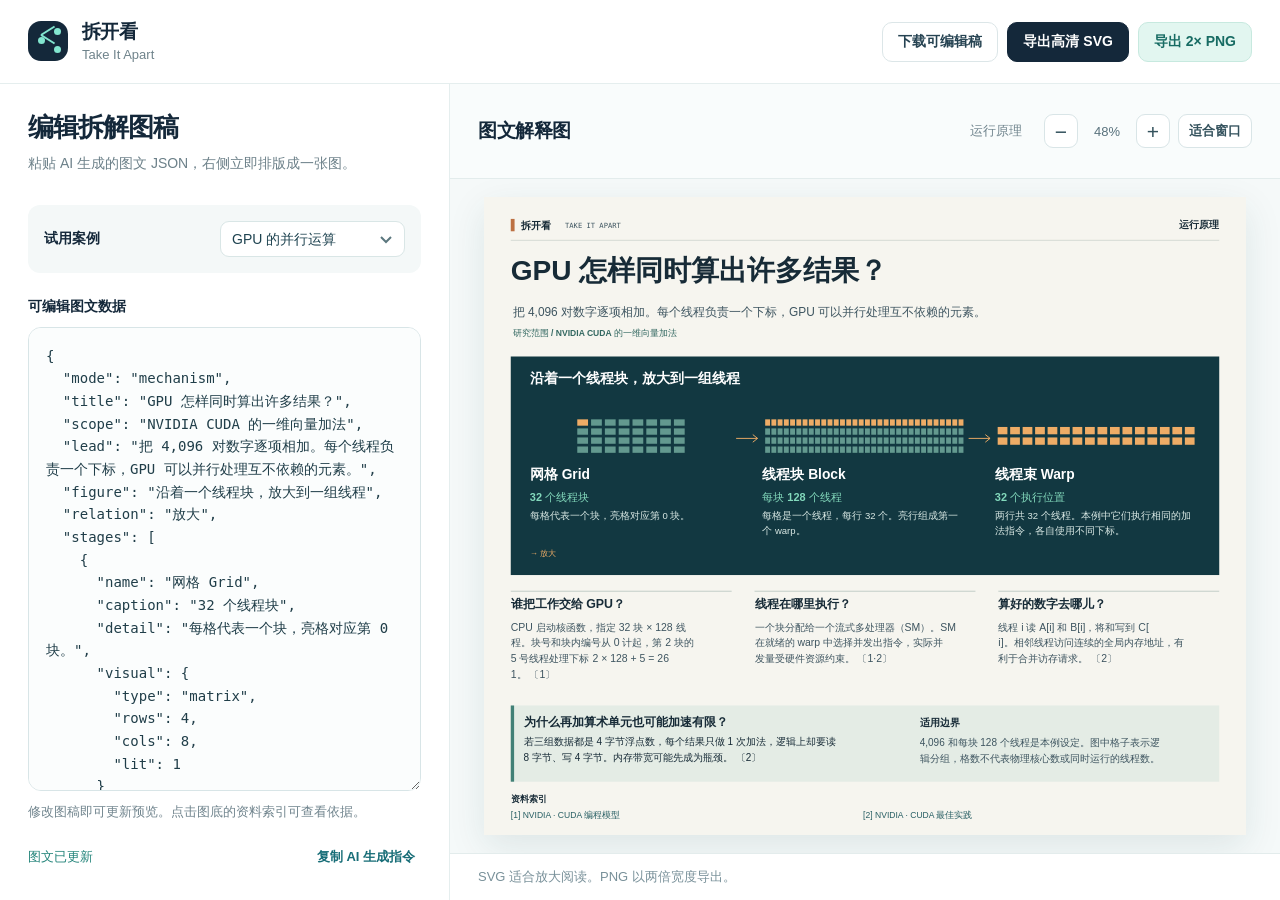
==== web/index.html @ 7d29aff6 "Release 拆开看 v0.2.1" ====
<!doctype html>
<html lang="zh-CN">
<head>
  <meta charset="utf-8">
  <meta name="viewport" content="width=device-width, initial-scale=1">
  <meta name="theme-color" content="#14283a">
  <title>拆开看 · 原理与产业拆解</title>
  <meta name="description" content="把抽象信息整理成一张可高清缩放的图文解释图。">
  <link rel="stylesheet" href="./style.css">
</head>
<body>
  <div class="app-shell">
    <header class="topbar">
      <div class="brand">
        <span class="brand-mark" aria-hidden="true"><i></i><i></i><i></i></span>
        <div>
          <strong>拆开看</strong>
          <small>Take It Apart</small>
        </div>
      </div>
      <div class="top-actions">
        <button id="download-json" type="button" class="button subtle">下载可编辑稿</button>
        <button id="download-svg" type="button" class="button primary">导出高清 SVG</button>
        <button id="download-png" type="button" class="button primary-alt">导出 2× PNG</button>
      </div>
    </header>
    <main class="workspace">
      <section class="editor-panel" aria-labelledby="editor-title">
        <div class="panel-heading">
          <div>

            <h1 id="editor-title">编辑拆解图稿</h1>
            <p>粘贴 AI 生成的图文 JSON，右侧立即排版成一张图。</p>
          </div>
        </div>
        <div class="example-row">
          <label for="example-select">试用案例</label>
          <select id="example-select">
            <option value="gpu">GPU 的并行运算</option>
            <option value="robotics">工业机器人产业链</option>
          </select>
        </div>
        <label class="editor-label" for="spec">可编辑图文数据</label>
        <textarea id="spec" spellcheck="false" aria-describedby="format-help"></textarea>
        <p id="format-help" class="format-help">修改图稿即可更新预览。点击图底的资料索引可查看依据。</p>
        <div class="editor-footer">
          <span id="status" role="status" aria-live="polite"></span>
          <button id="copy-prompt" type="button" class="text-button">复制 AI 生成指令</button>
        </div>
      </section>
      <section class="preview-panel" aria-labelledby="preview-title">
        <div class="preview-toolbar">
          <div>

            <h2 id="preview-title">图文解释图</h2>
          </div>
          <div class="preview-controls">
            <span id="map-stats"></span>
            <button id="zoom-out" type="button" class="icon-button" aria-label="缩小">−</button>
            <span id="zoom-label">100%</span>
            <button id="zoom-in" type="button" class="icon-button" aria-label="放大">+</button>
            <button id="fit" type="button" class="fit-button">适合窗口</button>
          </div>
        </div>
        <div id="preview-scroll" class="preview-scroll">
          <div id="map" class="map" aria-live="polite"></div>
        </div>
        <div class="preview-hint">SVG 适合放大阅读。PNG 以两倍宽度导出。</div>
      </section>
    </main>
  </div>
  <script type="module" src="./app.mjs"></script>
</body>
</html>
---- web/style.css ----
:root {
  color-scheme: light;
  font-family: -apple-system, BlinkMacSystemFont, "Segoe UI", "PingFang SC", "Microsoft YaHei", sans-serif;
  font-size: 16px;
  color: #14283a;
  background: #f5f9f9;
}
* { box-sizing: border-box; }
body { margin: 0; min-width: 320px; }
button, select, textarea { font: inherit; }
button { cursor: pointer; }
button:focus-visible, select:focus-visible, textarea:focus-visible, a:focus-visible { outline: 3px solid #45b7aa; outline-offset: 3px; }
.app-shell { min-height: 100vh; display: flex; flex-direction: column; }
.topbar { min-height: 84px; padding: 16px 28px; display: flex; align-items: center; justify-content: space-between; gap: 20px; background: #fff; border-bottom: 1px solid #e5eeee; }
.brand { display: flex; align-items: center; gap: 14px; }
.brand strong { display: block; font-size: 19px; line-height: 1.2; letter-spacing: -.03em; }
.brand small { display: block; margin-top: 3px; color: #6f838b; font-size: 13px; }
.brand-mark { width: 40px; height: 40px; border-radius: 13px; background: #14283a; position: relative; display: block; }
.brand-mark::before, .brand-mark::after { content: ""; position: absolute; left: 13px; top: 13px; height: 2px; width: 16px; background: #82e6cf; transform-origin: left; }
.brand-mark::before { transform: rotate(32deg); }
.brand-mark::after { transform: rotate(-32deg); }
.brand-mark i { width: 7px; height: 7px; border-radius: 50%; background: #82e6cf; position: absolute; }
.brand-mark i:nth-child(1) { left: 10px; top: 16px; }
.brand-mark i:nth-child(2) { left: 26px; top: 7px; }
.brand-mark i:nth-child(3) { left: 26px; top: 25px; }
.top-actions { display: flex; flex-wrap: wrap; align-items: center; gap: 9px; }
.github-link { color: #58717c; text-decoration: none; font-size: 14px; margin-right: 8px; }
.github-link:hover { text-decoration: underline; }
.button { border-radius: 10px; min-height: 40px; padding: 9px 15px; font-weight: 650; font-size: 14px; border: 1px solid #dce6e8; white-space: nowrap; }
.button.subtle { background: #fff; color: #264352; }
.button.primary { background: #14283a; color: white; border-color: #14283a; }
.button.primary-alt { background: #e2f6f0; color: #176b63; border-color: #c7e9df; }
.button:hover { filter: brightness(.96); }
.workspace { display: grid; grid-template-columns: minmax(360px, 450px) minmax(0, 1fr); flex: 1; min-height: calc(100vh - 84px); }
.editor-panel { background: #fff; border-right: 1px solid #e5eeee; display: flex; flex-direction: column; padding: 28px; min-height: 0; }
.eyebrow { display: inline-block; color: #25857b; font-size: 12px; font-weight: 800; letter-spacing: .12em; margin-bottom: 7px; }
h1, h2, p { margin: 0; }
h1 { font-size: 26px; line-height: 1.2; letter-spacing: -.04em; }
h2 { font-size: 19px; line-height: 1.2; letter-spacing: -.02em; }
.panel-heading p { margin-top: 9px; line-height: 1.6; color: #6c8089; font-size: 14px; }
.example-row { display: flex; align-items: center; justify-content: space-between; gap: 12px; margin-top: 30px; padding: 16px; background: #f4f8f8; border-radius: 12px; }
.example-row label, .editor-label { font-size: 14px; font-weight: 700; }
select { max-width: 185px; width: 100%; padding: 9px 32px 9px 11px; color: #1e4350; background: #fff; border: 1px solid #d9e6e6; border-radius: 9px; appearance: none; background-image: url("data:image/svg+xml,%3Csvg xmlns='http://www.w3.org/2000/svg' width='16' height='16' fill='none' stroke='%235b777e' stroke-width='2'%3E%3Cpath d='m3 6 5 5 5-5'/%3E%3C/svg%3E"); background-repeat: no-repeat; background-position: right 10px center; font-size: 14px; }
.editor-label { margin: 25px 0 11px; }
textarea { width: 100%; min-height: 320px; flex: 1; resize: vertical; padding: 17px; border: 1px solid #d8e5e7; border-radius: 13px; background: #fbfdfd; color: #203e49; font-family: ui-monospace, SFMono-Regular, Menlo, Consolas, monospace; font-size: 14px; line-height: 1.62; }
textarea:focus { border-color: #4aafa4; outline: 3px solid #d9f3ee; }
.format-help { margin-top: 11px; color: #71858e; font-size: 13px; line-height: 1.6; }
.format-help code { background: #edf4f4; padding: 1px 4px; border-radius: 4px; }
.editor-footer { display: flex; justify-content: space-between; align-items: center; gap: 10px; margin-top: 19px; min-height: 30px; }
#status { color: #25857b; font-size: 13px; }
#status.error { color: #bb554d; }
.text-button { border: 0; background: transparent; color: #176d77; font-size: 13px; font-weight: 700; text-align: right; }
.text-button:hover { text-decoration: underline; }
.preview-panel { min-width: 0; min-height: 0; display: flex; flex-direction: column; }
.preview-toolbar { display: flex; align-items: center; justify-content: space-between; gap: 15px; min-height: 95px; padding: 18px 28px; border-bottom: 1px solid #e3ecec; background: #f9fcfc; }
.preview-controls { display: flex; align-items: center; gap: 8px; white-space: nowrap; }
#map-stats { color: #71858e; font-size: 13px; margin-right: 14px; }
.icon-button, .fit-button { border: 1px solid #d9e5e7; border-radius: 9px; height: 34px; background: #fff; color: #34525d; }
.icon-button { width: 34px; font-size: 21px; line-height: 1; }
.fit-button { padding: 0 10px; font-size: 13px; font-weight: 650; }
#zoom-label { color: #58717c; font-size: 13px; width: 42px; text-align: center; }
.preview-scroll { flex: 1; min-height: 380px; overflow: auto; position: relative; }
.map { min-width: 100%; min-height: 100%; display: flex; align-items: center; justify-content: center; }
.map svg { display: block; max-width: none; box-shadow: 0 12px 35px rgba(22, 68, 72, .1); }
.preview-hint { padding: 14px 28px; background: #fff; color: #789099; font-size: 13px; border-top: 1px solid #e3ecec; }
@media (max-width: 980px) {
  .workspace { grid-template-columns: 1fr; }
  .editor-panel { border-right: 0; border-bottom: 1px solid #e5eeee; }
  textarea { height: 260px; flex: none; }
  .preview-panel { min-height: 600px; }
}
@media (max-width: 650px) {
  .topbar { padding: 15px 18px; align-items: flex-start; flex-direction: column; }
  .top-actions { width: 100%; }
  .github-link { display: none; }
  .button { flex: 1; padding-inline: 9px; }
  .editor-panel { padding: 22px 18px; }
  .preview-toolbar { padding: 17px 18px; flex-wrap: wrap; }
  .preview-controls { width: 100%; justify-content: flex-end; }
  #map-stats { margin-right: auto; }
  .preview-hint { padding: 14px 18px; }
}

.map { width:max-content; height:max-content; padding:18px; }
.map svg { flex:none; }
@media (min-width:981px) { .app-shell {height:100vh;} .workspace {min-height:0;} .preview-scroll {min-height:0;} }
@media (max-width:980px) { .preview-scroll {height:70vh;flex:none;} }
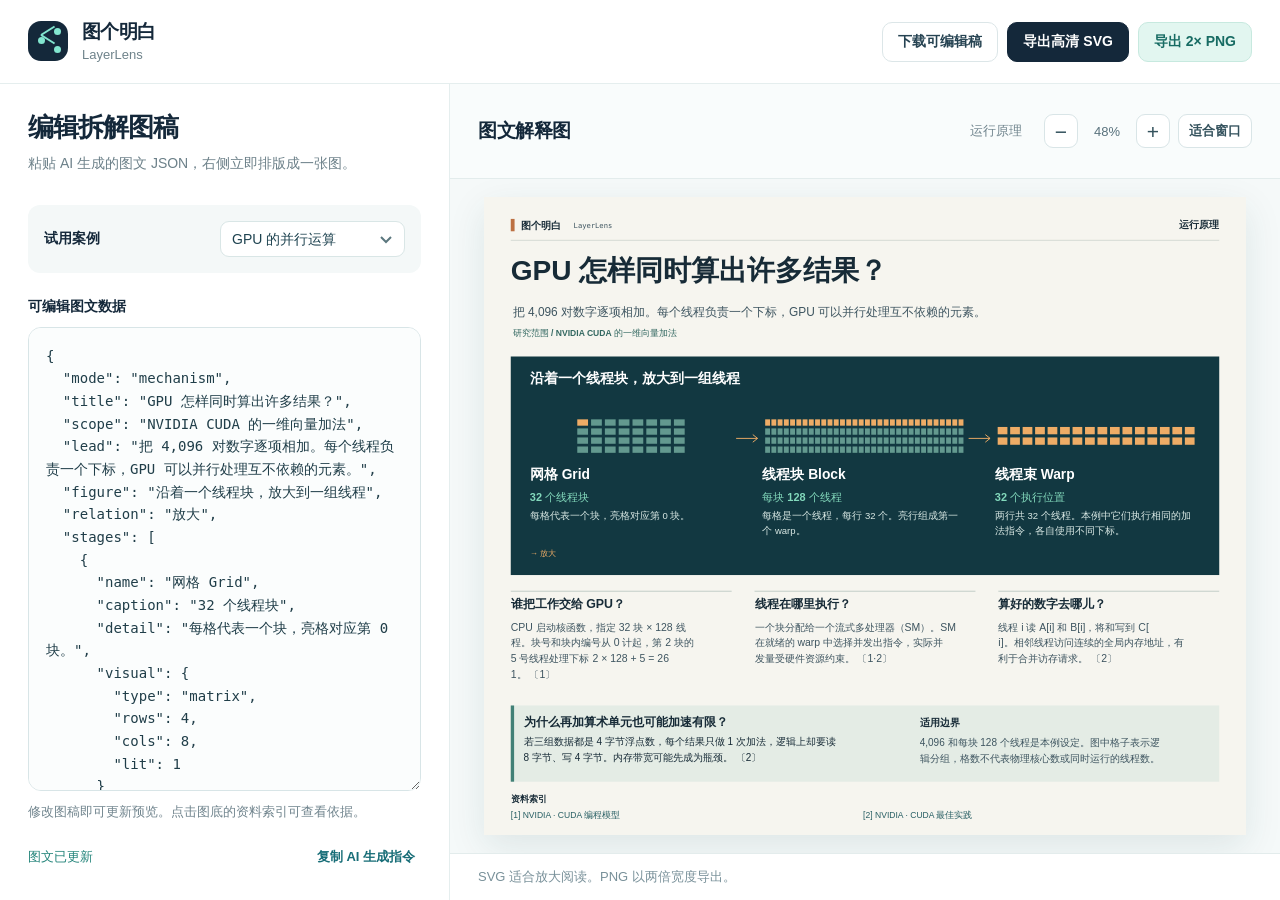
==== commit 17916f42: "Rename project to LayerLens and update the Chinese brand" ====
--- a/web/index.html
+++ b/web/index.html
@@ -4,7 +4,7 @@
   <meta charset="utf-8">
   <meta name="viewport" content="width=device-width, initial-scale=1">
   <meta name="theme-color" content="#14283a">
-  <title>拆开看 · 原理与产业拆解</title>
+  <title>图个明白 · 原理与产业拆解</title>
   <meta name="description" content="把抽象信息整理成一张可高清缩放的图文解释图。">
   <link rel="stylesheet" href="./style.css">
 </head>
@@ -14,8 +14,8 @@
       <div class="brand">
         <span class="brand-mark" aria-hidden="true"><i></i><i></i><i></i></span>
         <div>
-          <strong>拆开看</strong>
-          <small>Take It Apart</small>
+          <strong>图个明白</strong>
+          <small>LayerLens</small>
         </div>
       </div>
       <div class="top-actions">
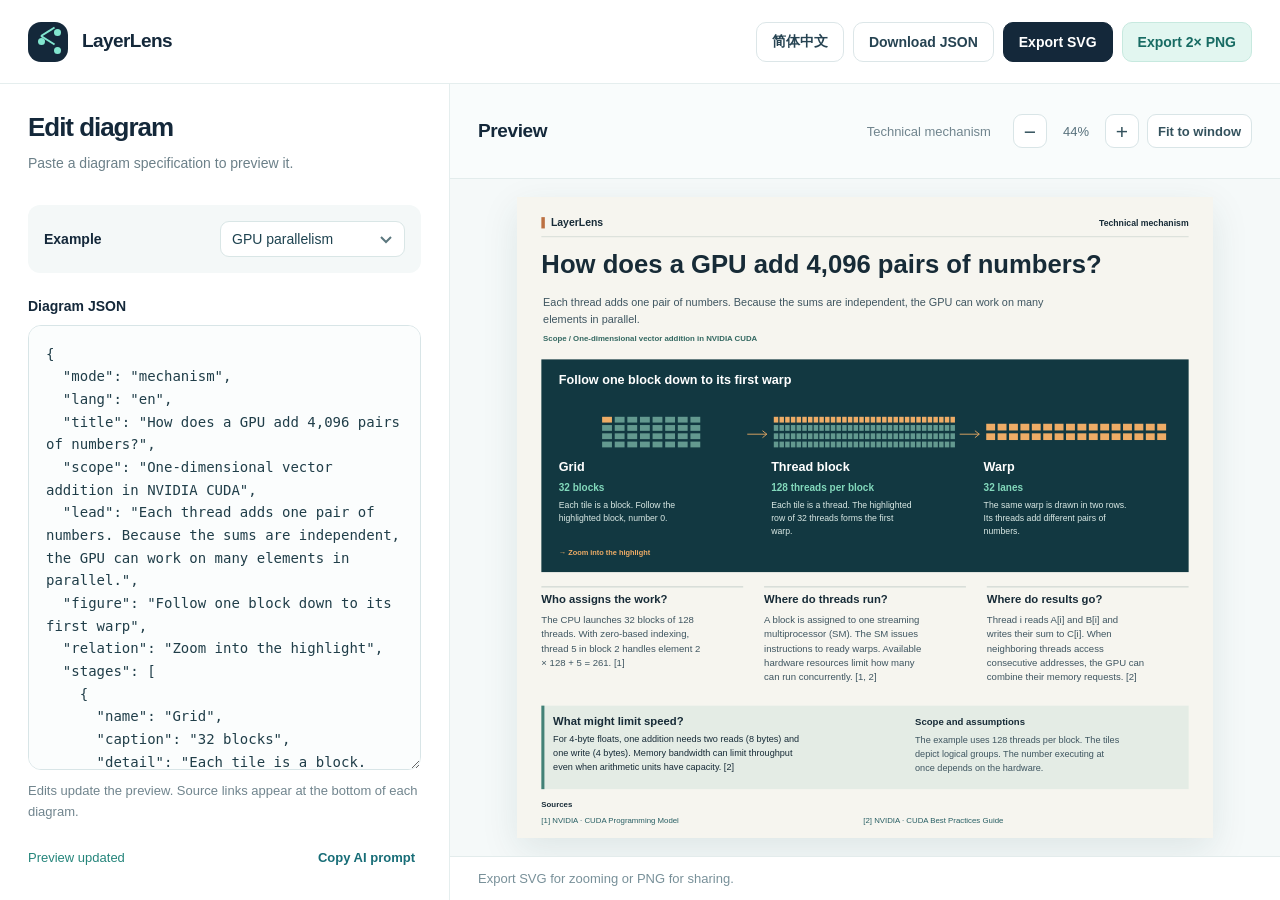
==== commit 624fd25d: "Make English the default and offer optional Simplified Chinese" ====
--- a/web/index.html
+++ b/web/index.html
@@ -1,11 +1,11 @@
 <!doctype html>
-<html lang="zh-CN">
+<html lang="en">
 <head>
   <meta charset="utf-8">
   <meta name="viewport" content="width=device-width, initial-scale=1">
   <meta name="theme-color" content="#14283a">
-  <title>图个明白 · 原理与产业拆解</title>
-  <meta name="description" content="把抽象信息整理成一张可高清缩放的图文解释图。">
+  <title data-zh="图个明白 · 原理与产业拆解">LayerLens | Visual explanations</title>
+  <meta name="description" content="Explore a technical system or a value chain in one zoomable, sourced diagram.">
   <link rel="stylesheet" href="./style.css">
 </head>
 <body>
@@ -14,14 +14,15 @@
       <div class="brand">
         <span class="brand-mark" aria-hidden="true"><i></i><i></i><i></i></span>
         <div>
-          <strong>图个明白</strong>
-          <small>LayerLens</small>
+          <strong data-zh="图个明白">LayerLens</strong>
+
         </div>
       </div>
       <div class="top-actions">
-        <button id="download-json" type="button" class="button subtle">下载可编辑稿</button>
-        <button id="download-svg" type="button" class="button primary">导出高清 SVG</button>
-        <button id="download-png" type="button" class="button primary-alt">导出 2× PNG</button>
+        <button id="language" type="button" class="button subtle" lang="zh-CN">简体中文</button>
+        <button id="download-json" type="button" class="button subtle" data-zh="下载可编辑稿">Download JSON</button>
+        <button id="download-svg" type="button" class="button primary" data-zh="导出高清 SVG">Export SVG</button>
+        <button id="download-png" type="button" class="button primary-alt" data-zh="导出 2× PNG">Export 2× PNG</button>
       </div>
     </header>
     <main class="workspace">
@@ -29,43 +30,43 @@
         <div class="panel-heading">
           <div>
 
-            <h1 id="editor-title">编辑拆解图稿</h1>
-            <p>粘贴 AI 生成的图文 JSON，右侧立即排版成一张图。</p>
+            <h1 id="editor-title" data-zh="编辑拆解图稿">Edit diagram</h1>
+            <p data-zh="粘贴 AI 生成的图文 JSON，右侧立即排版成一张图。">Paste a diagram specification to preview it.</p>
           </div>
         </div>
         <div class="example-row">
-          <label for="example-select">试用案例</label>
+          <label for="example-select" data-zh="试用案例">Example</label>
           <select id="example-select">
-            <option value="gpu">GPU 的并行运算</option>
-            <option value="robotics">工业机器人产业链</option>
+            <option value="gpu" data-zh="GPU 的并行运算">GPU parallelism</option>
+            <option value="robotics" data-zh="工业机器人产业链">Robotics value chain</option>
           </select>
         </div>
-        <label class="editor-label" for="spec">可编辑图文数据</label>
+        <label class="editor-label" for="spec" data-zh="可编辑图文数据">Diagram JSON</label>
         <textarea id="spec" spellcheck="false" aria-describedby="format-help"></textarea>
-        <p id="format-help" class="format-help">修改图稿即可更新预览。点击图底的资料索引可查看依据。</p>
+        <p id="format-help" class="format-help" data-zh="修改图稿即可更新预览。点击图底的资料索引可查看依据。">Edits update the preview. Source links appear at the bottom of each diagram.</p>
         <div class="editor-footer">
           <span id="status" role="status" aria-live="polite"></span>
-          <button id="copy-prompt" type="button" class="text-button">复制 AI 生成指令</button>
+          <button id="copy-prompt" type="button" class="text-button" data-zh="复制 AI 生成指令">Copy AI prompt</button>
         </div>
       </section>
       <section class="preview-panel" aria-labelledby="preview-title">
         <div class="preview-toolbar">
           <div>
 
-            <h2 id="preview-title">图文解释图</h2>
+            <h2 id="preview-title" data-zh="图文解释图">Preview</h2>
           </div>
           <div class="preview-controls">
             <span id="map-stats"></span>
-            <button id="zoom-out" type="button" class="icon-button" aria-label="缩小">−</button>
+            <button id="zoom-out" type="button" class="icon-button" aria-label="Zoom out" data-zh-aria="缩小">−</button>
             <span id="zoom-label">100%</span>
-            <button id="zoom-in" type="button" class="icon-button" aria-label="放大">+</button>
-            <button id="fit" type="button" class="fit-button">适合窗口</button>
+            <button id="zoom-in" type="button" class="icon-button" aria-label="Zoom in" data-zh-aria="放大">+</button>
+            <button id="fit" type="button" class="fit-button" data-zh="适合窗口">Fit to window</button>
           </div>
         </div>
         <div id="preview-scroll" class="preview-scroll">
           <div id="map" class="map" aria-live="polite"></div>
         </div>
-        <div class="preview-hint">SVG 适合放大阅读。PNG 以两倍宽度导出。</div>
+        <div class="preview-hint" data-zh="SVG 适合放大阅读。PNG 以两倍宽度导出。">Export SVG for zooming or PNG for sharing.</div>
       </section>
     </main>
   </div>
